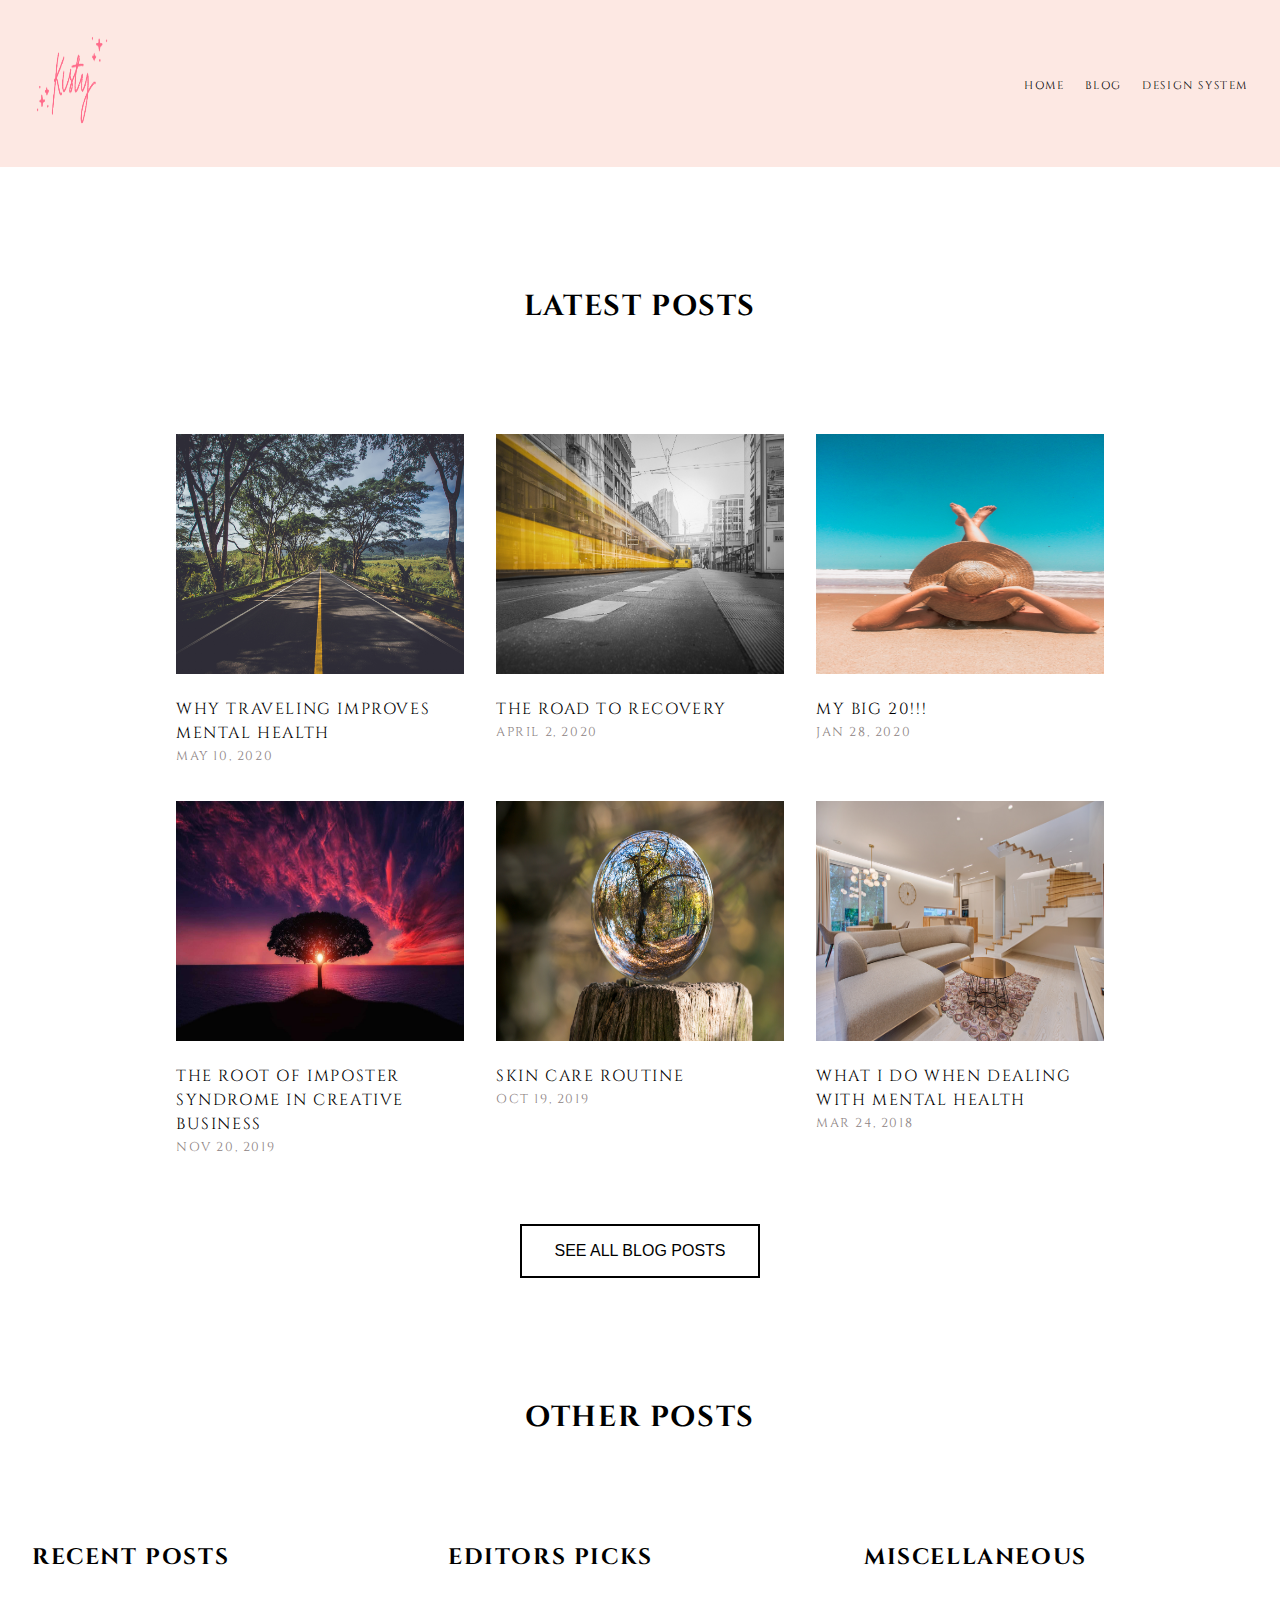
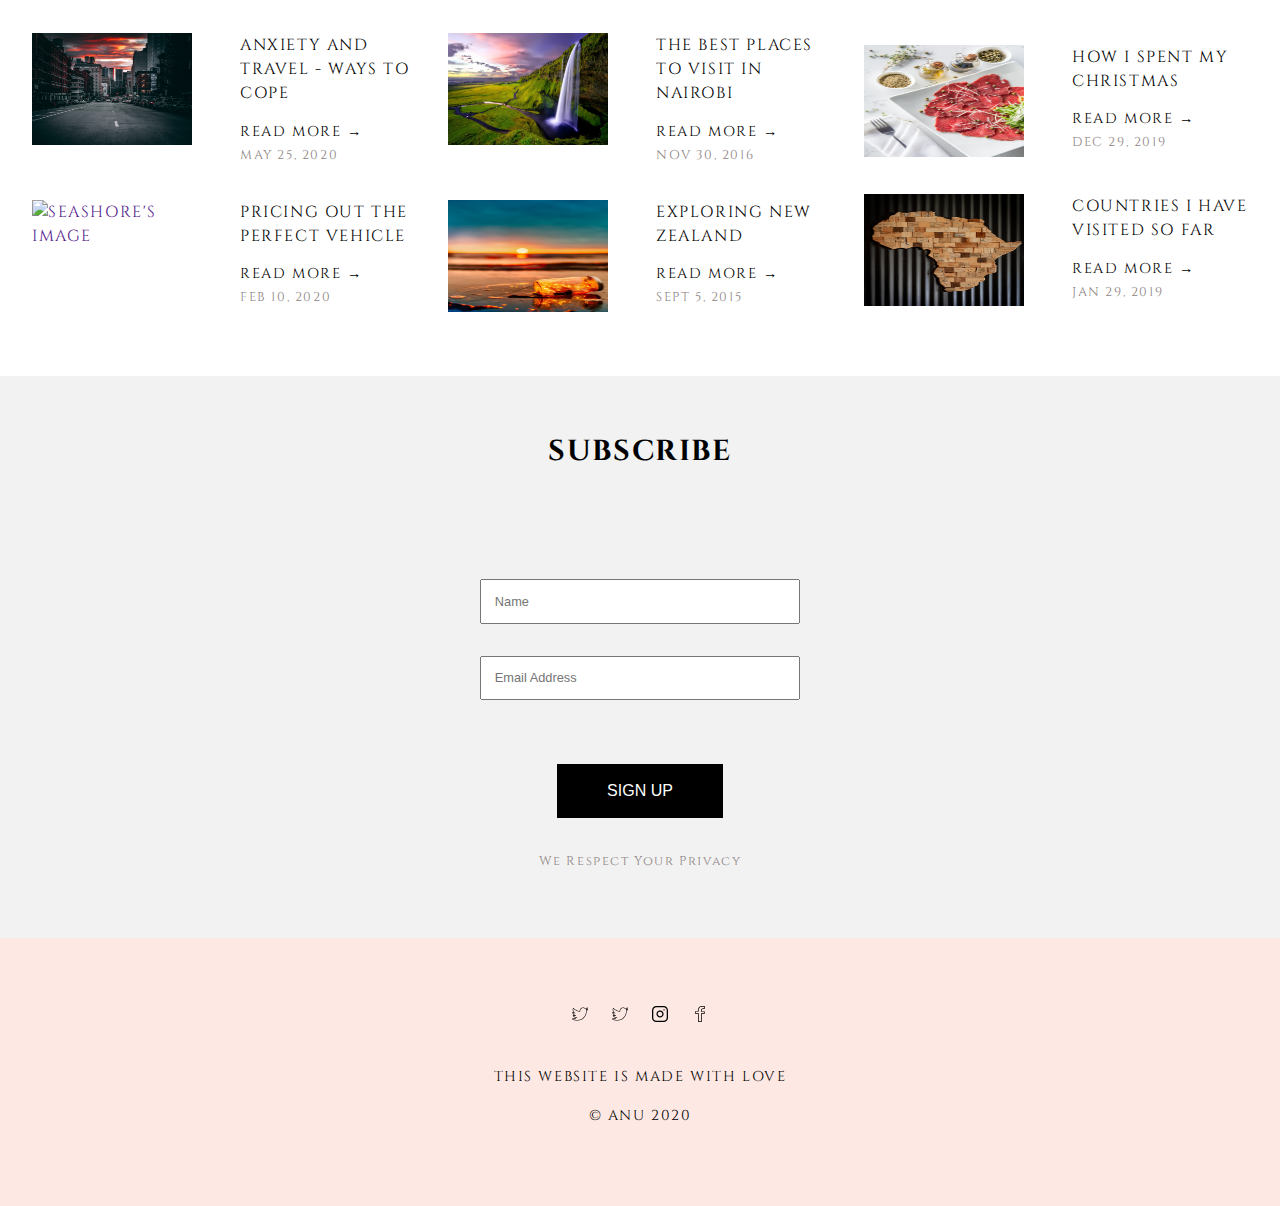
==== Blog-Homepage/index.html @ 2e7e9fb6 "homepage" ====
<!DOCTYPE html>
<html lang="en">
<head>
    <meta charset="UTF-8">
    <meta name="viewport" content="width=device-width, initial-scale=1.0">
    <title>Blog | Anu</title>
    <link rel="stylesheet" href="home.css">
</head>
<body>

    <!-- Container for the blog page -->
    <div class="main-container">

        <!-- Header -->
        <header class="header">

            <!-- Blog logo -->
            <a href="" id="blog-logo">
                <img src="../images/Kisty.png" alt="blog's logo">
            </a>

            <!-- Navbar -->
            <nav>
                <a href="">Home</a>
                <a href="">Blog</a>
                <a href="">Design System</a>
            </nav>
        </header>

        <!-- Latest Posts -->
        <article class="latest-posts">
            <h2>Latest Posts</h2>
            <div class="latest-posts-grid">
                <a href="">
                    <img src="../images/asphalt-environment-grass-highway-239520.jpg" alt="road's image">
                    <h3>Why traveling improves mental health</h3>
                    <p>May 10, 2020</p>
                </a>
                <a href="">
                    <img src="../images/architecture-asphalt-blur-cables-417023.jpg" alt="road's image">
                    <h3>The road to recovery</h3>
                    <p>April 2, 2020</p>
                </a>
                <a href="">
                    <img src="../images/person-laying-on-sand-1770310.jpg" alt="lady's picture">
                    <h3>My big 20!!!</h3>
                    <p>Jan 28, 2020</p>
                </a>
                <a href="">
                    <img src="../images/flight-landscape-nature-sky-36717.jpg" alt="gadget's image">
                    <h3>The root of imposter syndrome in creative business</h3>
                    <p>Nov 20, 2019</p>
                </a>
                <a href="">
                    <img src="../images/ball-ball-shaped-blur-color-235615.jpg" alt="blur ball image">
                    <h3>Skin care routine</h3>
                    <p>Oct 19, 2019</p>
                </a>
                <a href="">
                    <img src="../images/interior-design-of-a-house-1571460.jpg" alt="house's image">
                    <h3>What i do when dealing with mental health</h3>
                    <p>Mar 24, 2018</p>
                </a>
            </div>
            <div>
                <button>SEE ALL BLOG POSTS</button>
            </div>
            
        </article>

        <!-- Other Posts -->
        <section class="other-posts">
            <h2>Other Posts</h2>
            <div class="other-posts-grid">
                
                <div class="recent-posts">
                    <h3>Recent posts</h3>
                    <div class="recent-posts-grid">
                        <a href="">
                            <img src="../images/photography-of-roadway-during-dusk-1034662.jpg" alt="roadway's picture">
                            <div class="recent-post-card">
                                <h3>Anxiety and travel - ways to cope</h3>
                                <h4>Read More →</h4>
                                <p>May 25, 2020</p>
                            </div>
                        </a>
                        <a href="">
                            <img src="../images/aerial-photography-of-seashore-1680140.jpg" alt="seashore's image">
                            <div class="recent-post-card">
                                <h3>Pricing out the perfect vehicle</h3>
                                <h4>Read More →</h4>
                                <p>Feb 10, 2020</p>
                            </div>
                        </a>
                    </div>
                </div>
                <div class="editors-picks">
                    <h3>Editors picks</h3>
                    <div class="editors-picks-grid">
                        <a href="">
                            <img src="../images/time-lapse-photography-of-waterfalls-during-sunset-210186.jpg" alt="waterfall's image">
                            <div class="editors-picks-card">
                                <h3>The best places to visit in Nairobi</h3>
                                <h4>Read More →</h4>
                                <p>Nov 30, 2016</p>
                            </div>
                        </a>
                        <a href="">
                            <img src="../images/beach-blur-clouds-dawn-462030.jpg" alt="beach's image">
                            <div class="editors-picks-card">
                                <h3>Exploring new zealand</h3>
                                <h4>Read More →</h4>
                                <p>Sept 5, 2015</p>
                            </div>
                        </a>
                    </div>
                </div>
                <div class="miscellaneous">
                    <h3>miscellaneous</h3>
                    <div class="miscellaneous-grid">
                        <a href="">
                            <img src="../images/food-food-photography-meal-meat-769290.jpg" alt="food's image">
                            <div class="miscellaneous-card">
                                <h3>How i spent my christmas</h3>
                                <h4>Read More →</h4>
                                <p>Dec 29, 2019</p>
                            </div>
                        </a>
                        <a href="">
                            <img src="../images/brown-map-on-map-2660262.jpg" alt="map's image">
                            <div class="miscellaneous-card">
                                <h3>Countries i have visited so far</h3>
                                <h4>Read More →</h4>
                                <p>Jan 29, 2019</p>
                            </div>
                        </a>
                    </div>
                </div>
            </div>
        </section>

        <!-- Subscribe -->
        <div class="subscribe-section">
            <h2>Subscribe</h2>
            <form action="">
                <input type="text" placeholder="Name">
                <input type="email" name="" id="" placeholder="Email Address">
            </form>
            <button>SIGN UP</button>
            <p style="text-transform: capitalize;">We respect your privacy</p>
        </div>

        <!-- Footer -->
        <footer>
            <div class="social-media-links">
                <a href="https://twitter.com/dev__girl"><img src="../images/twitter.svg" alt="twitter's logo"></a>
                <a href="https://linkedin.com/in/anuoluwapo-olurombi-633478173"><img src="../images/twitter.svg" alt="linkedin's logo"></a>
                <a href="https://instagram.com/your_fav_engr"><img src="../images/instagram.svg" alt="instagram's logo"></a>
                <a href=""><img src="../images/facebook-logo-outline.svg" alt="facebook's log"></a>
            </div>
            <h4>This website is made with love</h4>
            <h4>&copy; Anu 2020</h4>
        </footer>
    </div>
</body>
</html>
---- Blog-Homepage/home.css ----
@import url('https://fonts.googleapis.com/css2?family=Cinzel&display=swap');

* {
    margin: 0;
    padding: 0;
}

.main-container {
    display: grid;
    grid-template-areas: 
    "hd"
    "art"
    "sec"
    "subs"
    "ft"
    ;
    text-transform: uppercase;
    font-family: 'Trebuchet MS', 'Lucida Sans Unicode', 'Lucida Grande', 'Lucida Sans', Arial, sans-serif;
    line-height: 1.5em;
    letter-spacing: 0.1em;
    font-family: 'Cinzel', serif
}

img {
    width: 15em;
    height: 15em;
}

a {
    text-decoration: none;
    cursor: pointer;
}

h2  {
    text-align: center;
    margin-bottom: 4em;
    font-size: 1.8em;
}

p {
    color: rgb(141, 131, 131);
    font-weight: 100;
    font-size: 0.8em; 
}

button {
    font-size: 1em;
}

/* Header */
.header {
    grid-area: hd;
    display: flex;
    justify-content: space-between;
    background-color: #fde8e3;;
    align-items: center;
    padding: 2em 2em;
}

#blog-logo img {
    width: 5em;
    height: 6em;
}

nav {
    display: flex;
    justify-content: space-between;
    width:20em;
    font-size: 0.7em;
}

nav a {
    color: #000;
}

nav a:hover {
    color:#d63114
    /* transition-delay: 1ms;
    tra */
}
nav a::before{
    content:'';
    display:block;
    background: #000;
    height :4px;
    width:0%;
    top:0px;
    transition:all 1s ease-in-out 3ms;
}
nav a:hover::before{
    width:100%;
}


/* Latest Posts */
.latest-posts {
    grid-area: art;
    padding: 4em 2em 0em 2em;
    margin-top: 4em;
}

.latest-posts-grid {
    display: grid;
    grid-template-columns: 15em;
    justify-content: space-around;
    grid-gap: 2em;
}

.latest-posts div:last-child {
    text-align: center;
}

.latest-posts h3 {
    color: black;
    margin-top: 1em;
    font-weight: 100;
    font-size: 1em;
}

.latest-posts button {
    background-color: white;
    color: black;
    border: 2px solid black;
    padding:1em 2em;
    margin-top: 4em;
}

.latest-posts button:hover {
    background-color: black;
    color: white;
    transition:all 1s ease-in-out 3ms;
    cursor: pointer;
}

/* Other Posts */
.other-posts {
    grid-area: sec;
    padding: 4em 2em 0em 2em;
    margin-top: 4em;
}

.other-posts h4 {
    color: black;
    margin-top: 1em;
    font-weight: 100;
    font-size: 1em;
}

.other-posts h3 {
    font-size: 1.4em;
}
.other-posts h4 {
    font-size: 0.9em;
}

.other-posts-grid {
    display: grid;
    grid-gap: 2em;
    justify-content: space-around;
    grid-template-columns: 15em;
}

.recent-posts {
    display: grid;
    grid-gap: 4em;
}

.recent-posts-grid {
    display: grid;
    grid-gap: 2em;
}

.recent-posts-grid h3 {
    color: black;
    margin-top: 1em;
    font-weight: 100;
    font-size: 1em;
}
.editors-picks {
    display: grid;
    grid-gap: 4em;
    margin-top: 4em;
}

.editors-picks-grid {
    display: grid;
    grid-gap: 2em;
}

.editors-picks-grid h3 {
    color: black;
    margin-top: 1em;
    font-weight: 100;
    font-size: 1em;
}

.miscellaneous {
    display: grid;
    grid-gap: 4em;
    margin-top: 4em;
}

.miscellaneous-grid {
    display: grid;
    grid-gap: 2em;
}

.miscellaneous-grid h3 {
    color: black;
    margin-top: 1em;
    font-weight: 100;
    font-size: 1em;
}


/* Subscribe */
.subscribe-section {
    grid-area: subs;
    background: rgba(0,0,0,.05);
    padding: 4em 0em 4em 0em;
    margin-top: 4em;
    text-align: center;
}

form {
    justify-content: space-around;
    display: grid;
    grid-template-columns: 20em;
    grid-gap: 2em;
}

form input {
    padding:1em 1em;
    font-size: 0.8em;
}

.subscribe-section button {
    margin: 2em 0em;
    background-color: black;
    color: white;
    border: 2px solid black;
    padding:1em 3em;
    margin-top: 4em;
}

.subscribe-section button:hover {
background-color: white;
color: black;
transition:all 1s ease-in-out 3ms;
cursor: pointer;
}

/* Footer */
footer {
    grid-area: ft;
    background-color: #fde8e3;
    padding: 4em 0em;
    text-align: center;
}

.social-media-links {
    display: grid;
    justify-content: center;
    grid-template-columns: repeat(4, 1em);
    grid-gap: 1.5em;
    margin-bottom: 2em;
}

.social-media-links img {
    width: 1em;
    height: 1.5em;
}

footer h4 {
    margin-bottom: 1em;
    font-weight: 100;
    font-size: 0.9em;
}

/* Media Queries for tablets */
@media (min-width: 641px) and (max-width: 1000px) {
    .latest-posts-grid {
        grid-template-columns: 1fr 1fr;
        justify-content: space-between;
    }

    .other-posts-grid {
        /* display: grid;
        grid-gap: 2em;
        justify-content: space-around; */
        grid-template-columns: 1fr 1fr;
    }

    .recent-posts-grid a,
    .editors-picks-grid a,
    .miscellaneous-grid a {
        display: grid;
        grid-template-columns: 10em auto;
        grid-gap: 3em;
        align-items: start;
    }
    .recent-posts-grid a img,
    .editors-picks-grid a img,
    .miscellaneous-grid a img {
        width: 10em;
        height: 7em;
    }
    
    .editors-picks, .miscellaneous {
        margin-top: 0em;
    }

    .recent-posts-grid h3,
    .editors-picks-grid h3,
    .miscellaneous-grid h3 {
        margin-top: 0em;
    }
}

/*  */
@media (min-width: 1001px) {
    img{
        width: 18em;
    }

    .latest-posts-grid {
        grid-template-columns: repeat(3 ,18em);
        justify-content: center;
        grid-gap: 2em;
    }

    .other-posts-grid {
        /* display: grid;
        grid-gap: 2em;
        justify-content: space-around; */
        grid-template-columns: 1fr 1fr 1fr;
    }

    .recent-posts-grid a,
    .editors-picks-grid a,
    .miscellaneous-grid a {
        display: grid;
        grid-template-columns: 10em auto;
        grid-gap: 3em;
        align-items: start;
    }
    .recent-posts-grid a img,
    .editors-picks-grid a img,
    .miscellaneous-grid a img {
        width: 10em;
        height: 7em;
    }
    
    .editors-picks, .miscellaneous {
        margin-top: 0em;
    }

    .recent-posts-grid h3,
    .editors-picks-grid h3,
    .miscellaneous-grid h3 {
        margin-top: 0em;
    }
}
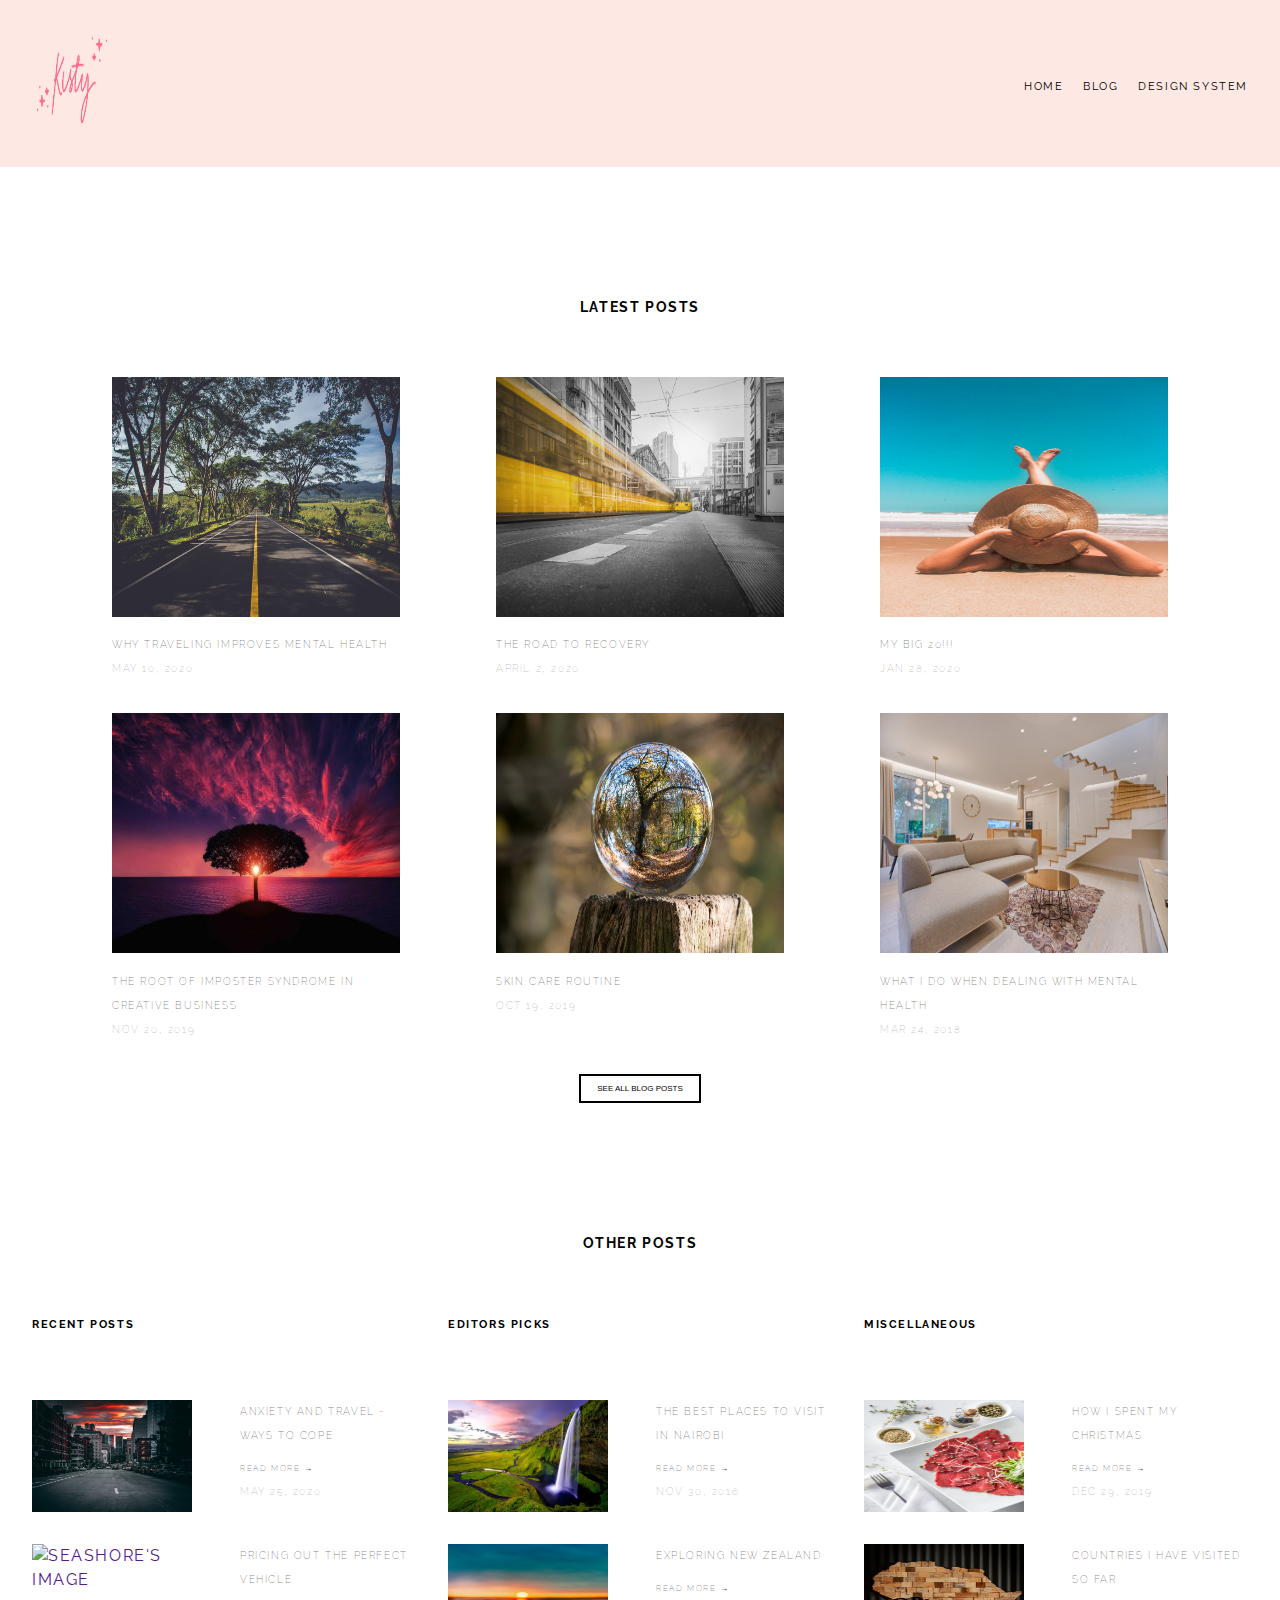
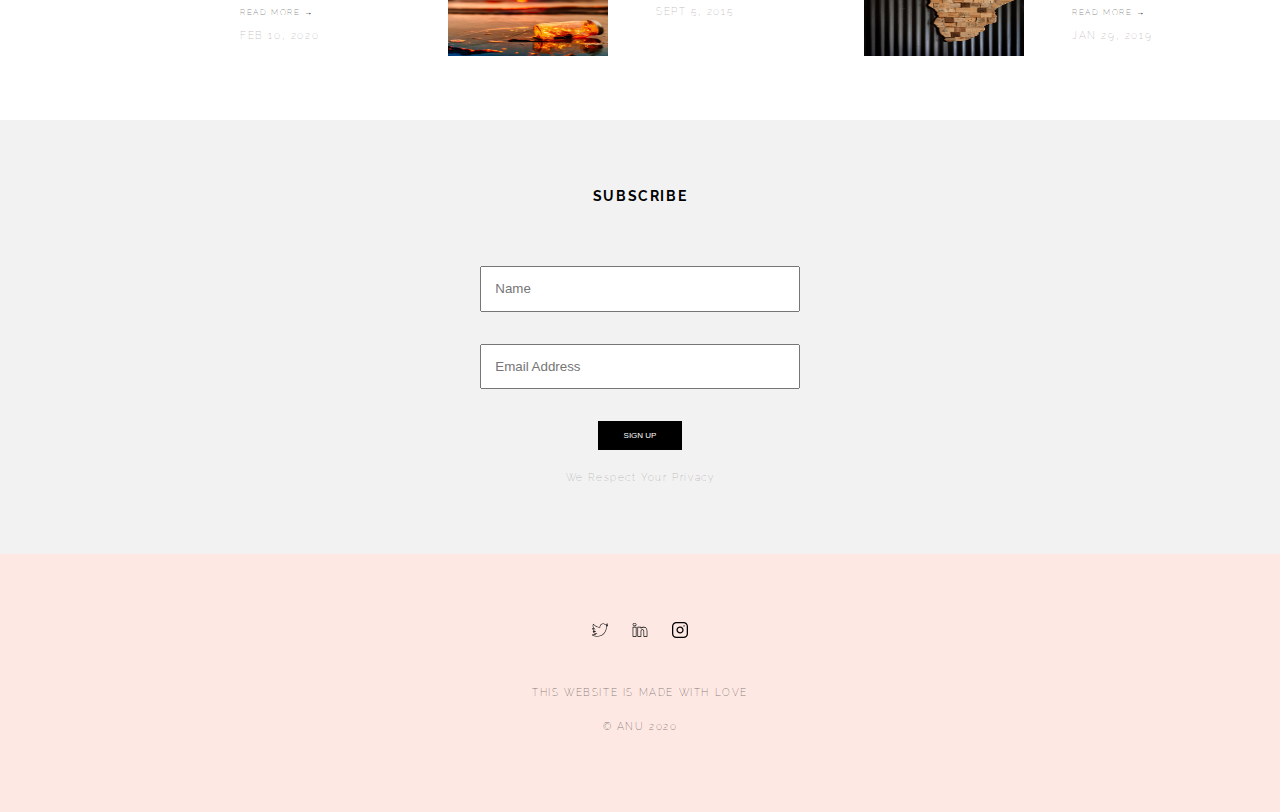
==== commit 8f34fd90: "a blog page" ====
--- a/Blog-Homepage/index.html
+++ b/Blog-Homepage/index.html
@@ -3,12 +3,12 @@
 <head>
     <meta charset="UTF-8">
     <meta name="viewport" content="width=device-width, initial-scale=1.0">
-    <title>Blog | Anu</title>
-    <link rel="stylesheet" href="home.css">
+    <title>Home | Anu</title>
+    <link rel="stylesheet" href="../Blog-Homepage/home.css">
 </head>
 <body>
 
-    <!-- Container for the blog page -->
+    <!-- Container for the home page -->
     <div class="main-container">
 
         <!-- Header -->
@@ -21,8 +21,8 @@
 
             <!-- Navbar -->
             <nav>
-                <a href="">Home</a>
-                <a href="">Blog</a>
+                <a href="../Blog-Homepage/index.html">Home</a>
+                <a href="../Blog-Post/blog.html">Blog</a>
                 <a href="">Design System</a>
             </nav>
         </header>
@@ -31,32 +31,32 @@
         <article class="latest-posts">
             <h2>Latest Posts</h2>
             <div class="latest-posts-grid">
-                <a href="">
+                <a href="../Blog-Post/blog.html">
                     <img src="../images/asphalt-environment-grass-highway-239520.jpg" alt="road's image">
                     <h3>Why traveling improves mental health</h3>
                     <p>May 10, 2020</p>
                 </a>
-                <a href="">
+                <a href="../Blog-Post/blog.html">
                     <img src="../images/architecture-asphalt-blur-cables-417023.jpg" alt="road's image">
                     <h3>The road to recovery</h3>
                     <p>April 2, 2020</p>
                 </a>
-                <a href="">
+                <a href="../Blog-Post/blog.html">
                     <img src="../images/person-laying-on-sand-1770310.jpg" alt="lady's picture">
                     <h3>My big 20!!!</h3>
                     <p>Jan 28, 2020</p>
                 </a>
-                <a href="">
-                    <img src="../images/flight-landscape-nature-sky-36717.jpg" alt="gadget's image">
+                <a href="../Blog-Post/blog.html">
+                    <img src="../images/flight-landscape-nature-sky-36717.jpg" alt="sky's image">
                     <h3>The root of imposter syndrome in creative business</h3>
                     <p>Nov 20, 2019</p>
                 </a>
-                <a href="">
+                <a href="../Blog-Post/blog.html">
                     <img src="../images/ball-ball-shaped-blur-color-235615.jpg" alt="blur ball image">
                     <h3>Skin care routine</h3>
                     <p>Oct 19, 2019</p>
                 </a>
-                <a href="">
+                <a href="../Blog-Post/blog.html">
                     <img src="../images/interior-design-of-a-house-1571460.jpg" alt="house's image">
                     <h3>What i do when dealing with mental health</h3>
                     <p>Mar 24, 2018</p>
@@ -143,8 +143,8 @@
         <div class="subscribe-section">
             <h2>Subscribe</h2>
             <form action="">
-                <input type="text" placeholder="Name">
-                <input type="email" name="" id="" placeholder="Email Address">
+                <input type="text" placeholder="Name" required>
+                <input type="email" placeholder="Email Address" required>
             </form>
             <button>SIGN UP</button>
             <p style="text-transform: capitalize;">We respect your privacy</p>
@@ -154,13 +154,13 @@
         <footer>
             <div class="social-media-links">
                 <a href="https://twitter.com/dev__girl"><img src="../images/twitter.svg" alt="twitter's logo"></a>
-                <a href="https://linkedin.com/in/anuoluwapo-olurombi-633478173"><img src="../images/twitter.svg" alt="linkedin's logo"></a>
+                <a href="https://linkedin.com/in/anuoluwapo-olurombi-633478173"><img src="../images/linkedin.svg" alt="linkedin's logo"></a>
                 <a href="https://instagram.com/your_fav_engr"><img src="../images/instagram.svg" alt="instagram's logo"></a>
-                <a href=""><img src="../images/facebook-logo-outline.svg" alt="facebook's log"></a>
             </div>
             <h4>This website is made with love</h4>
             <h4>&copy; Anu 2020</h4>
         </footer>
+        
     </div>
 </body>
-</html>+</html>
--- a/Blog-Homepage/home.css
+++ b/Blog-Homepage/home.css
@@ -1,4 +1,4 @@
-@import url('https://fonts.googleapis.com/css2?family=Cinzel&display=swap');
+@import url('https://fonts.googleapis.com/css2?family=Raleway&display=swap');
 
 * {
     margin: 0;
@@ -12,17 +12,15 @@
     "art"
     "sec"
     "subs"
-    "ft"
-    ;
+    "ft";
     text-transform: uppercase;
-    font-family: 'Trebuchet MS', 'Lucida Sans Unicode', 'Lucida Grande', 'Lucida Sans', Arial, sans-serif;
     line-height: 1.5em;
     letter-spacing: 0.1em;
-    font-family: 'Cinzel', serif
+    font-family: 'Raleway', sans-serif;
 }
 
 img {
-    width: 15em;
+    width: 18em;
     height: 15em;
 }
 
@@ -34,17 +32,17 @@
 h2  {
     text-align: center;
     margin-bottom: 4em;
-    font-size: 1.8em;
+    font-size: 0.9em;
 }
 
 p {
-    color: rgb(141, 131, 131);
-    font-weight: 100;
-    font-size: 0.8em; 
+    color: #8d8383;
+    font-weight: 100;
+    font-size: 0.6em; 
 }
 
 button {
-    font-size: 1em;
+    font-size: 0.5em;
 }
 
 /* Header */
@@ -52,7 +50,7 @@
     grid-area: hd;
     display: flex;
     justify-content: space-between;
-    background-color: #fde8e3;;
+    background-color: #fde8e3;
     align-items: center;
     padding: 2em 2em;
 }
@@ -65,7 +63,7 @@
 nav {
     display: flex;
     justify-content: space-between;
-    width:20em;
+    width: 20em;
     font-size: 0.7em;
 }
 
@@ -74,34 +72,32 @@
 }
 
 nav a:hover {
-    color:#d63114
-    /* transition-delay: 1ms;
-    tra */
-}
-nav a::before{
-    content:'';
-    display:block;
+    color: #d63114;
+}
+
+nav a::before {
+    content: '';
+    display: block;
     background: #000;
-    height :4px;
-    width:0%;
-    top:0px;
-    transition:all 1s ease-in-out 3ms;
-}
-nav a:hover::before{
-    width:100%;
-}
-
+    height: 4px;
+    width: 0;
+    top: 0;
+    transition: all 1s ease-in-out 3ms;
+}
+nav a:hover::before {
+    width: 100%;
+}
 
 /* Latest Posts */
 .latest-posts {
     grid-area: art;
-    padding: 4em 2em 0em 2em;
+    padding: 4em 2em 0 2em;
     margin-top: 4em;
 }
 
 .latest-posts-grid {
     display: grid;
-    grid-template-columns: 15em;
+    grid-template-columns: 18em;
     justify-content: space-around;
     grid-gap: 2em;
 }
@@ -111,53 +107,61 @@
 }
 
 .latest-posts h3 {
-    color: black;
-    margin-top: 1em;
-    font-weight: 100;
-    font-size: 1em;
+    color: #000;
+    margin-top: 1em;
+    font-weight: 100;
+    font-size: 0.6em;
 }
 
 .latest-posts button {
-    background-color: white;
-    color: black;
-    border: 2px solid black;
-    padding:1em 2em;
+    background-color: #fff;
+    color: #000;
+    border: 2px solid #000;
+    padding: 1em 2em;
     margin-top: 4em;
 }
 
 .latest-posts button:hover {
-    background-color: black;
-    color: white;
-    transition:all 1s ease-in-out 3ms;
+    background-color: #000;
+    color: #fff;
+    transition: all 1s ease-in-out 3ms;
     cursor: pointer;
+}
+
+.latest-posts-grid a:hover {
+    text-decoration: underline;
 }
 
 /* Other Posts */
 .other-posts {
     grid-area: sec;
-    padding: 4em 2em 0em 2em;
+    padding: 4em 2em 0 2em;
     margin-top: 4em;
 }
 
 .other-posts h4 {
-    color: black;
+    color: #000;
     margin-top: 1em;
     font-weight: 100;
     font-size: 1em;
 }
 
 .other-posts h3 {
-    font-size: 1.4em;
+    font-size: 0.7em;
 }
 .other-posts h4 {
-    font-size: 0.9em;
+    font-size: 0.5em;
 }
 
 .other-posts-grid {
     display: grid;
     grid-gap: 2em;
     justify-content: space-around;
-    grid-template-columns: 15em;
+    grid-template-columns: 18em;
+}
+
+.other-posts-grid a:hover {
+    text-decoration: underline;
 }
 
 .recent-posts {
@@ -171,11 +175,12 @@
 }
 
 .recent-posts-grid h3 {
-    color: black;
-    margin-top: 1em;
-    font-weight: 100;
-    font-size: 1em;
-}
+    color: #000;
+    margin-top: 1em;
+    font-weight: 100;
+    font-size: 0.6em;
+}
+
 .editors-picks {
     display: grid;
     grid-gap: 4em;
@@ -188,10 +193,10 @@
 }
 
 .editors-picks-grid h3 {
-    color: black;
-    margin-top: 1em;
-    font-weight: 100;
-    font-size: 1em;
+    color: #000;
+    margin-top: 1em;
+    font-weight: 100;
+    font-size: 0.6em;
 }
 
 .miscellaneous {
@@ -206,18 +211,17 @@
 }
 
 .miscellaneous-grid h3 {
-    color: black;
-    margin-top: 1em;
-    font-weight: 100;
-    font-size: 1em;
-}
-
+    color: #000;
+    margin-top: 1em;
+    font-weight: 100;
+    font-size: 0.6em;
+}
 
 /* Subscribe */
 .subscribe-section {
     grid-area: subs;
-    background: rgba(0,0,0,.05);
-    padding: 4em 0em 4em 0em;
+    background: #0000000d;
+    padding: 4em 0;
     margin-top: 4em;
     text-align: center;
 }
@@ -230,38 +234,37 @@
 }
 
 form input {
-    padding:1em 1em;
-    font-size: 0.8em;
+    padding: 1em 1em;
 }
 
 .subscribe-section button {
-    margin: 2em 0em;
-    background-color: black;
-    color: white;
-    border: 2px solid black;
-    padding:1em 3em;
+    margin: 2em 0;
+    background-color: #000;
+    color: #fff;
+    border: 2px solid #000;
+    padding: 1em 3em;
     margin-top: 4em;
 }
 
 .subscribe-section button:hover {
-background-color: white;
-color: black;
-transition:all 1s ease-in-out 3ms;
-cursor: pointer;
+    background-color: #fff;
+    color: #000;
+    transition: all 1s ease-in-out 3ms;
+    cursor: pointer;
 }
 
 /* Footer */
 footer {
     grid-area: ft;
     background-color: #fde8e3;
-    padding: 4em 0em;
+    padding: 4em 0;
     text-align: center;
 }
 
 .social-media-links {
     display: grid;
     justify-content: center;
-    grid-template-columns: repeat(4, 1em);
+    grid-template-columns: repeat(3, 1em);
     grid-gap: 1.5em;
     margin-bottom: 2em;
 }
@@ -274,21 +277,71 @@
 footer h4 {
     margin-bottom: 1em;
     font-weight: 100;
-    font-size: 0.9em;
-}
-
-/* Media Queries for tablets */
-@media (min-width: 641px) and (max-width: 1000px) {
+    font-size: 0.6em;
+}
+
+/* Media Queries for medium screens */
+@media (min-width: 501px) and (max-width: 845px) {
     .latest-posts-grid {
         grid-template-columns: 1fr 1fr;
         justify-content: space-between;
     }
 
     .other-posts-grid {
-        /* display: grid;
-        grid-gap: 2em;
-        justify-content: space-around; */
         grid-template-columns: 1fr 1fr;
+    }
+
+    img{
+        width: 18em;
+    }
+
+    .latest-posts-grid {
+        grid-template-columns: repeat(2, 18em);
+        justify-content: space-between;
+    }
+
+    .recent-posts-grid a,
+    .editors-picks-grid a,
+    .miscellaneous-grid a {
+        display: grid;
+        grid-template-columns: 8em auto;
+        grid-gap: 1.5em;
+        align-items: start;
+    }
+
+    .recent-posts-grid a img,
+    .editors-picks-grid a img,
+    .miscellaneous-grid a img {
+        width: 8em;
+        height: 7em;
+    }
+    
+    .editors-picks, 
+    .miscellaneous {
+        margin-top: 0;
+    }
+
+    .recent-posts-grid h3,
+    .editors-picks-grid h3,
+    .miscellaneous-grid h3 {
+        margin-top: 0;
+    }
+}
+
+/*  Media Queries for medium screens */
+@media (min-width: 846px) {
+    img{
+        width: 18em;
+    }
+
+    .latest-posts-grid {
+        grid-template-columns: repeat(3, 18em);
+        justify-content: space-between;
+        padding: 0 5em
+    }
+
+    .other-posts-grid {
+        grid-template-columns: 1fr 1fr 1fr;
     }
 
     .recent-posts-grid a,
@@ -299,6 +352,7 @@
         grid-gap: 3em;
         align-items: start;
     }
+
     .recent-posts-grid a img,
     .editors-picks-grid a img,
     .miscellaneous-grid a img {
@@ -306,58 +360,14 @@
         height: 7em;
     }
     
-    .editors-picks, .miscellaneous {
-        margin-top: 0em;
+    .editors-picks, 
+    .miscellaneous {
+        margin-top: 0;
     }
 
     .recent-posts-grid h3,
     .editors-picks-grid h3,
     .miscellaneous-grid h3 {
-        margin-top: 0em;
-    }
-}
-
-/*  */
-@media (min-width: 1001px) {
-    img{
-        width: 18em;
-    }
-
-    .latest-posts-grid {
-        grid-template-columns: repeat(3 ,18em);
-        justify-content: center;
-        grid-gap: 2em;
-    }
-
-    .other-posts-grid {
-        /* display: grid;
-        grid-gap: 2em;
-        justify-content: space-around; */
-        grid-template-columns: 1fr 1fr 1fr;
-    }
-
-    .recent-posts-grid a,
-    .editors-picks-grid a,
-    .miscellaneous-grid a {
-        display: grid;
-        grid-template-columns: 10em auto;
-        grid-gap: 3em;
-        align-items: start;
-    }
-    .recent-posts-grid a img,
-    .editors-picks-grid a img,
-    .miscellaneous-grid a img {
-        width: 10em;
-        height: 7em;
-    }
-    
-    .editors-picks, .miscellaneous {
-        margin-top: 0em;
-    }
-
-    .recent-posts-grid h3,
-    .editors-picks-grid h3,
-    .miscellaneous-grid h3 {
-        margin-top: 0em;
+        margin-top: 0;
     }
 }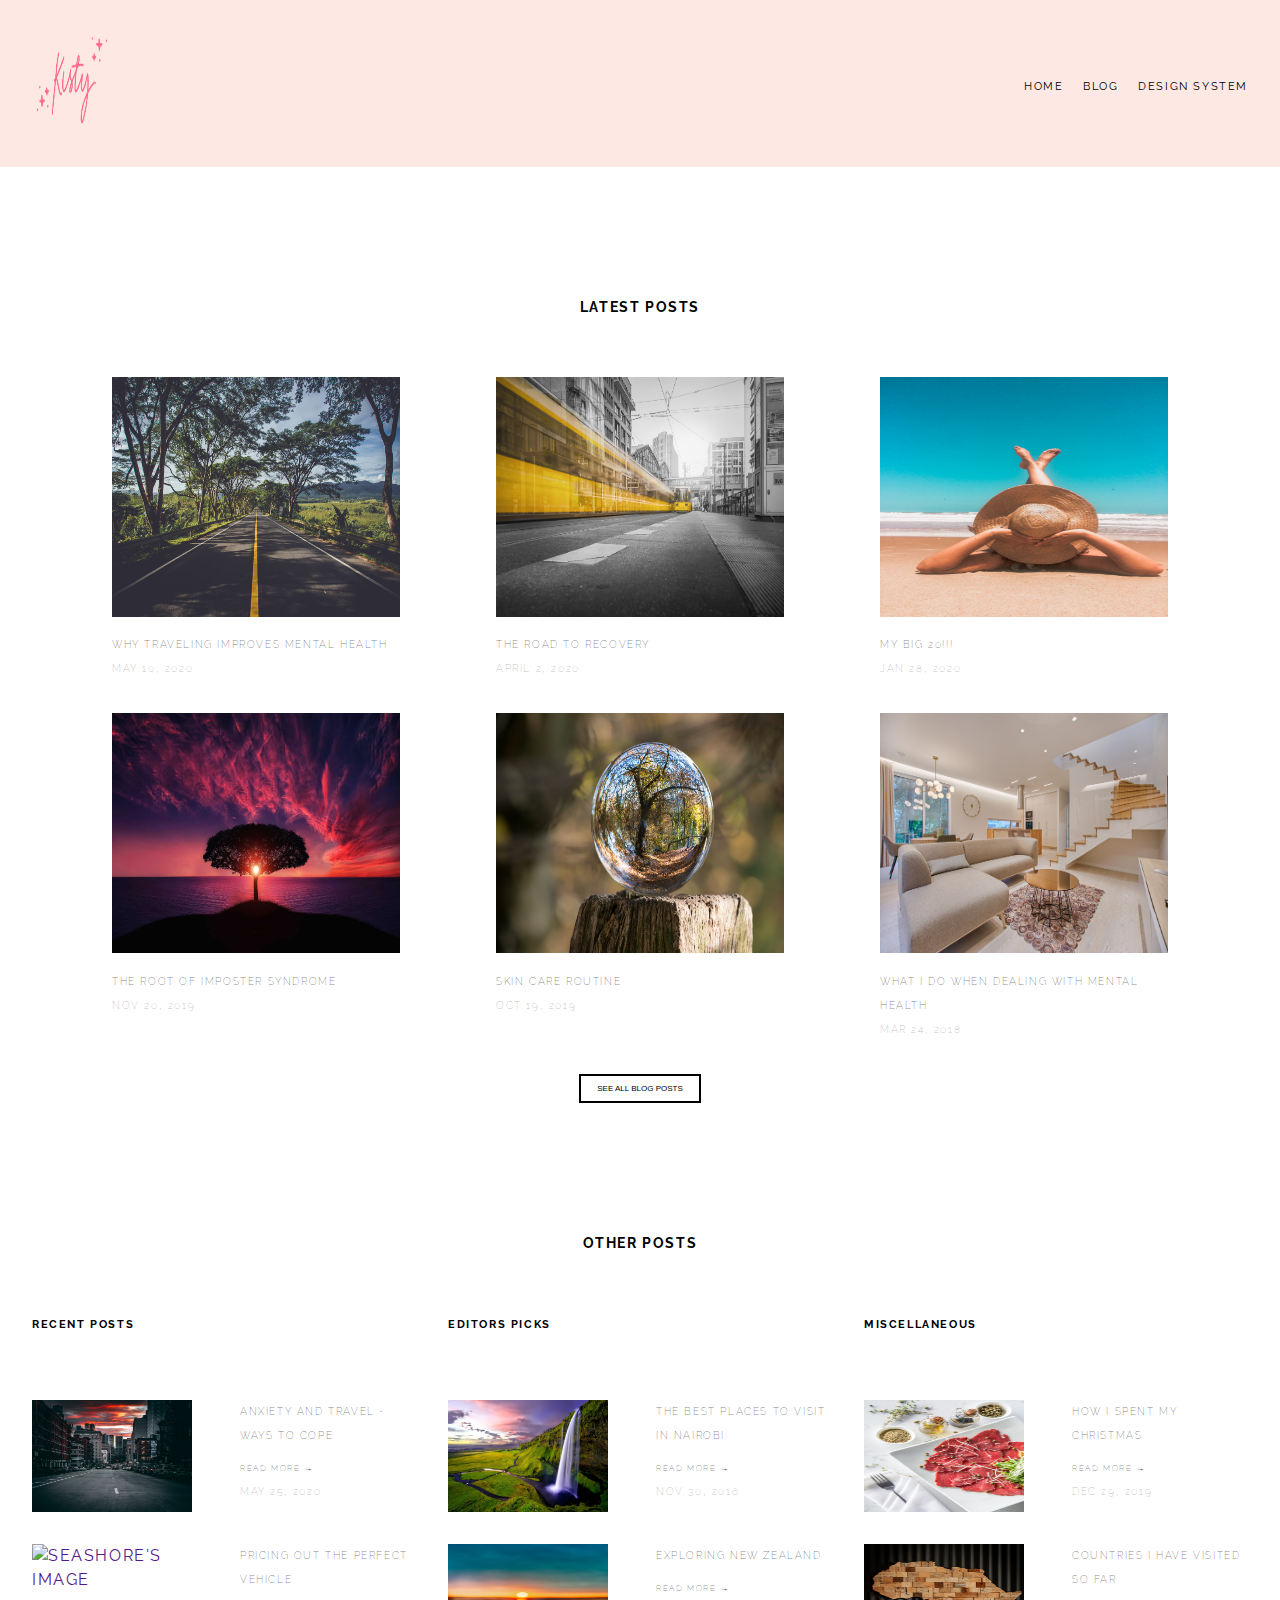
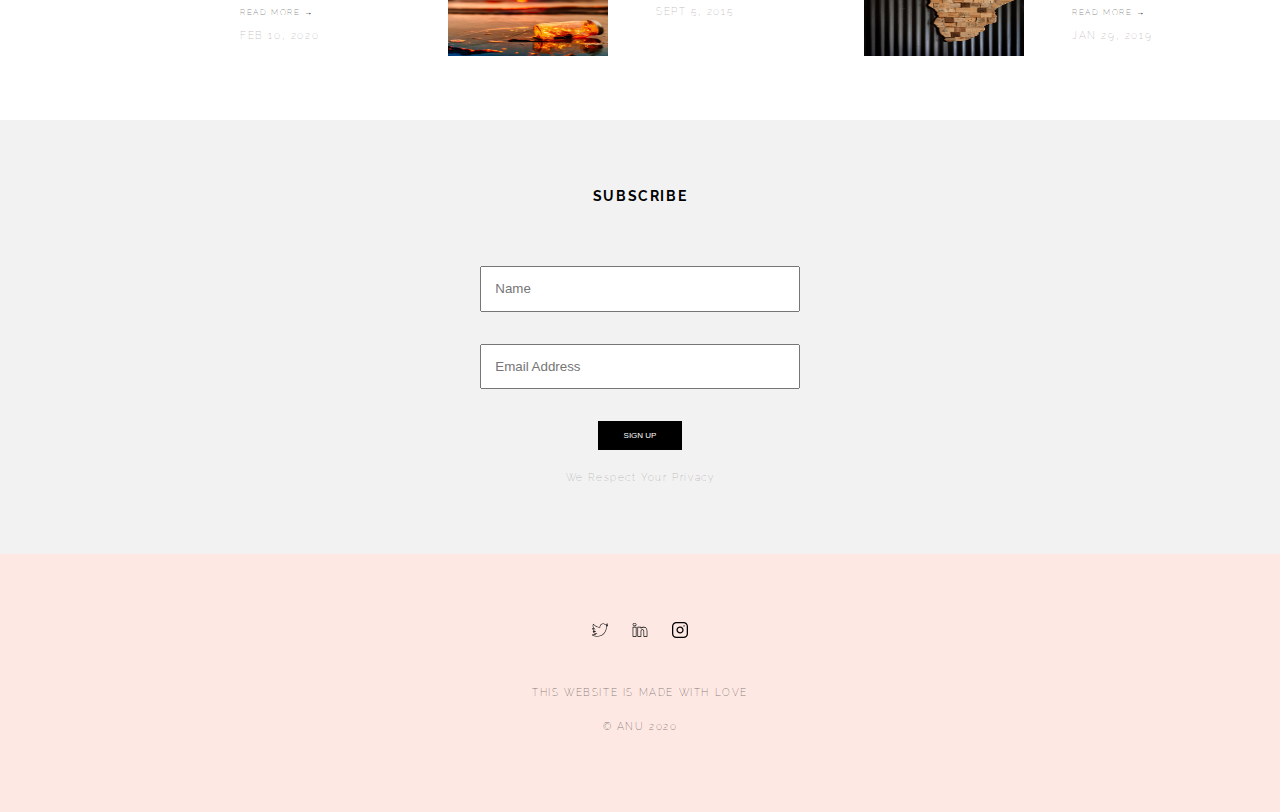
==== commit 2871fd55: "changes to the heading" ====
--- a/Blog-Homepage/index.html
+++ b/Blog-Homepage/index.html
@@ -48,7 +48,7 @@
                 </a>
                 <a href="../Blog-Post/blog.html">
                     <img src="../images/flight-landscape-nature-sky-36717.jpg" alt="sky's image">
-                    <h3>The root of imposter syndrome in creative business</h3>
+                    <h3>The root of imposter syndrome</h3>
                     <p>Nov 20, 2019</p>
                 </a>
                 <a href="../Blog-Post/blog.html">
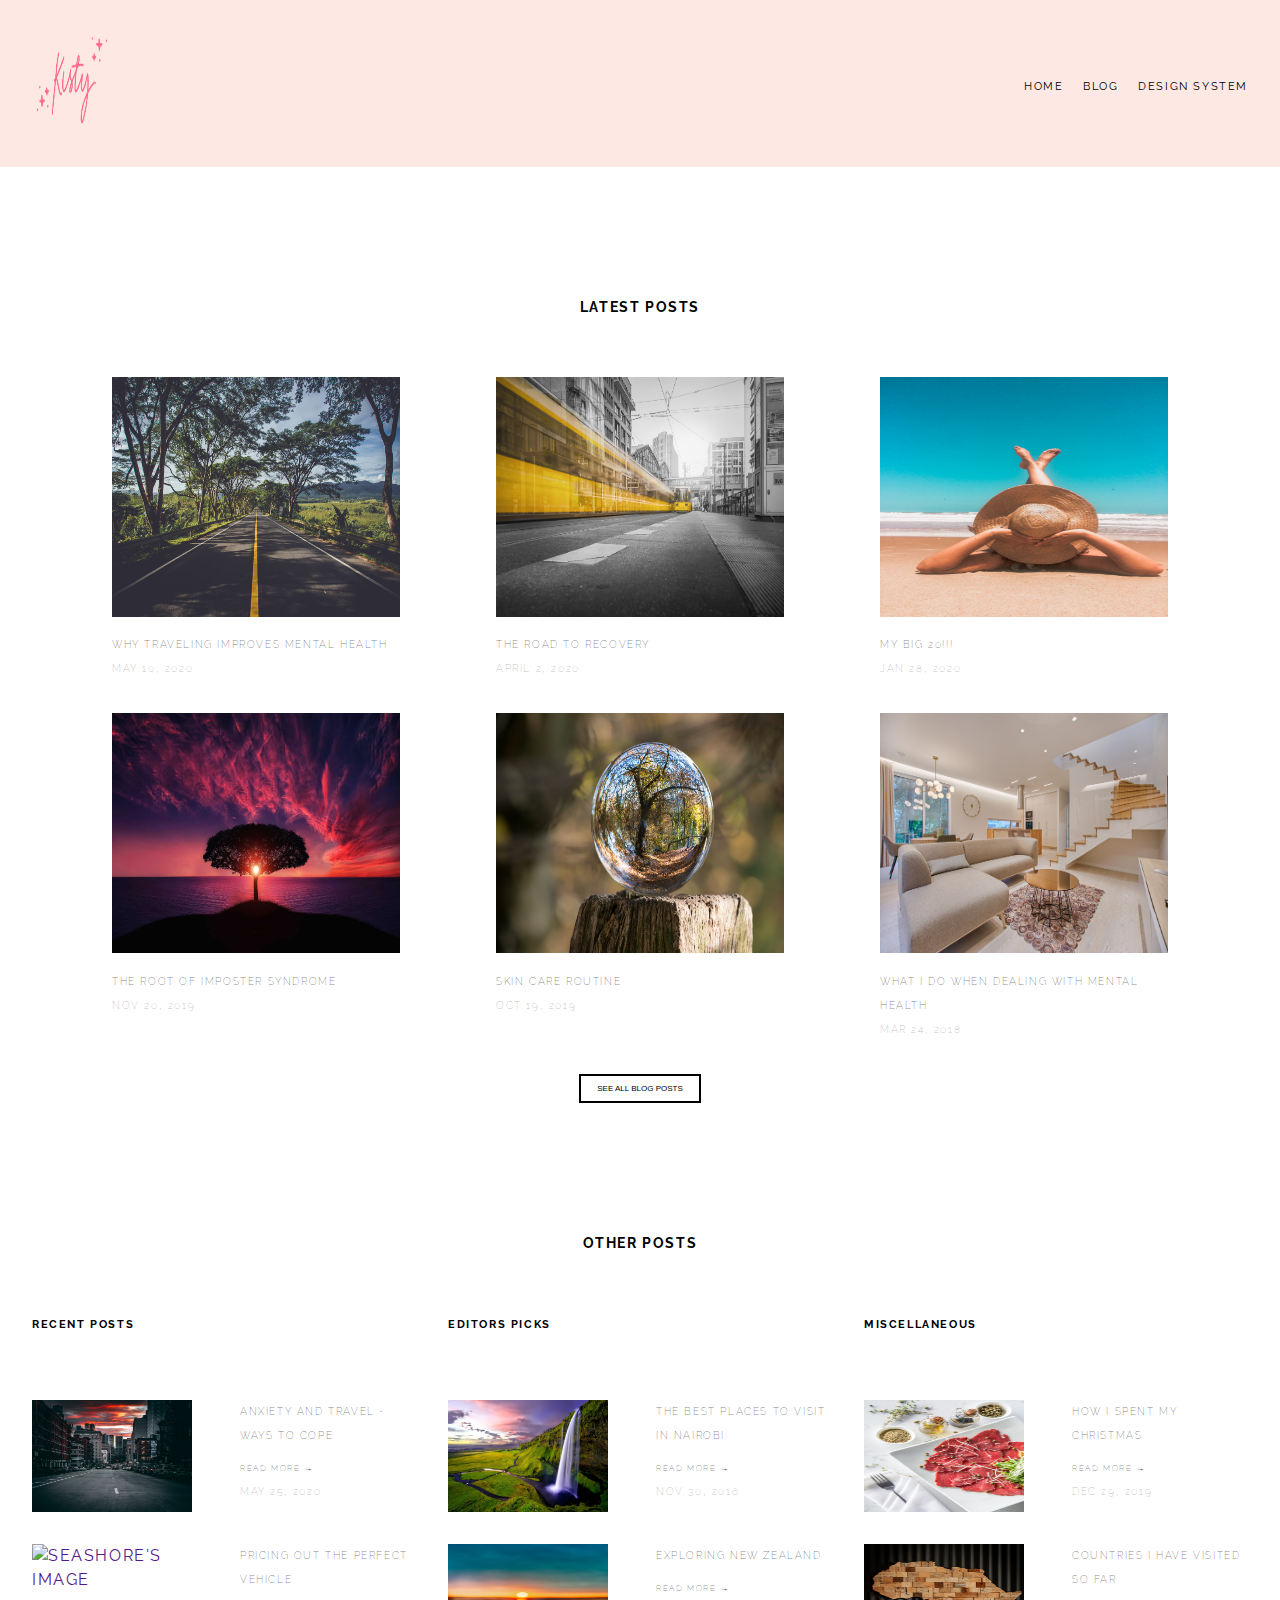
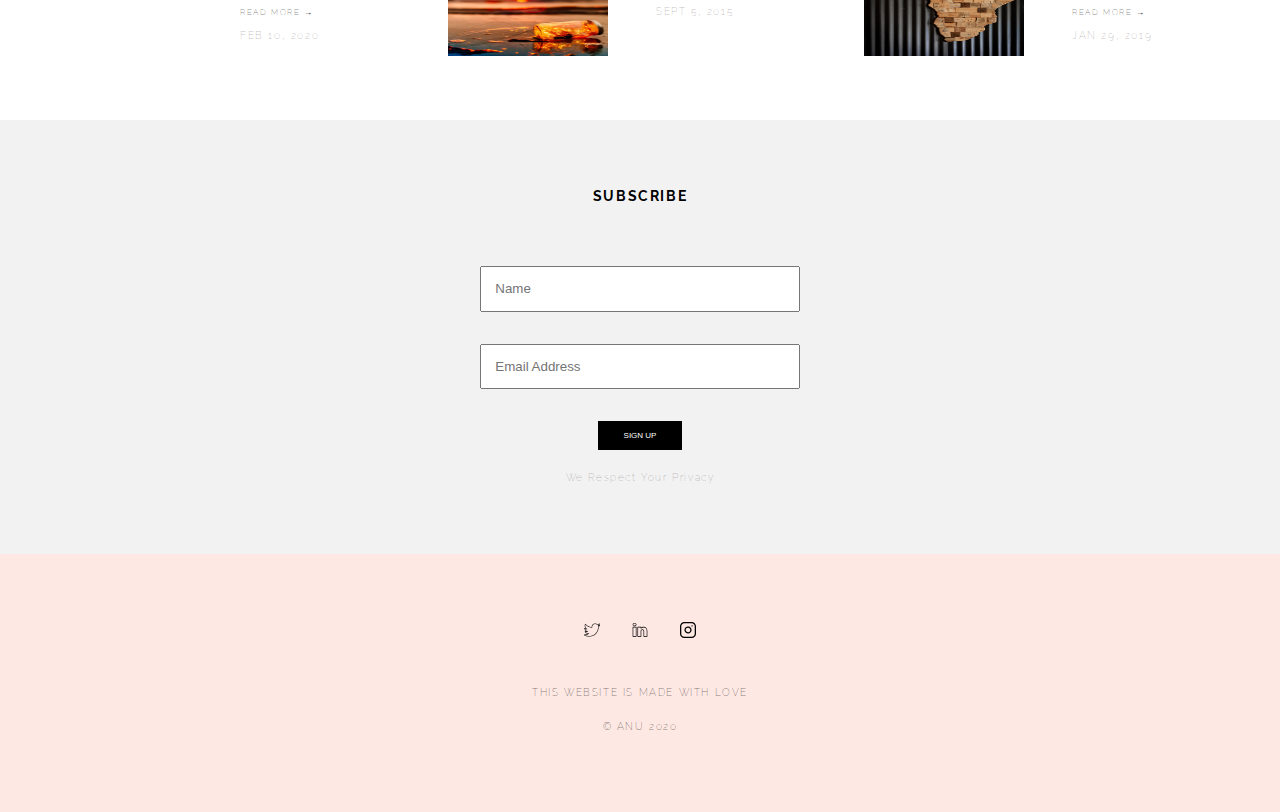
==== commit 844c86ce: "changes to the indentation" ====
--- a/Blog-Homepage/index.html
+++ b/Blog-Homepage/index.html
@@ -11,6 +11,7 @@
     <!-- Container for the home page -->
     <div class="main-container">
 
+
         <!-- Header -->
         <header class="header">
 
@@ -19,6 +20,7 @@
                 <img src="../images/Kisty.png" alt="blog's logo">
             </a>
 
+            
             <!-- Navbar -->
             <nav>
                 <a href="../Blog-Homepage/index.html">Home</a>
@@ -26,6 +28,7 @@
                 <a href="">Design System</a>
             </nav>
         </header>
+
 
         <!-- Latest Posts -->
         <article class="latest-posts">
@@ -67,6 +70,7 @@
             </div>
             
         </article>
+
 
         <!-- Other Posts -->
         <section class="other-posts">
@@ -139,6 +143,7 @@
             </div>
         </section>
 
+
         <!-- Subscribe -->
         <div class="subscribe-section">
             <h2>Subscribe</h2>
@@ -149,6 +154,7 @@
             <button>SIGN UP</button>
             <p style="text-transform: capitalize;">We respect your privacy</p>
         </div>
+
 
         <!-- Footer -->
         <footer>
--- a/Blog-Homepage/home.css
+++ b/Blog-Homepage/home.css
@@ -1,4 +1,4 @@
-@import url('https://fonts.googleapis.com/css2?family=Raleway&display=swap');
+@import url(https://fonts.googleapis.com/css2?family=Raleway&display=swap);
 
 * {
     margin: 0;
@@ -16,7 +16,7 @@
     text-transform: uppercase;
     line-height: 1.5em;
     letter-spacing: 0.1em;
-    font-family: 'Raleway', sans-serif;
+    font-family: "Raleway", sans-serif;
 }
 
 img {
@@ -44,6 +44,7 @@
 button {
     font-size: 0.5em;
 }
+
 
 /* Header */
 .header {
@@ -88,6 +89,7 @@
     width: 100%;
 }
 
+
 /* Latest Posts */
 .latest-posts {
     grid-area: art;
@@ -132,6 +134,7 @@
     text-decoration: underline;
 }
 
+
 /* Other Posts */
 .other-posts {
     grid-area: sec;
@@ -216,6 +219,7 @@
     font-weight: 100;
     font-size: 0.6em;
 }
+
 
 /* Subscribe */
 .subscribe-section {
@@ -253,6 +257,7 @@
     cursor: pointer;
 }
 
+
 /* Footer */
 footer {
     grid-area: ft;
@@ -262,16 +267,15 @@
 }
 
 .social-media-links {
-    display: grid;
+    display: flex;
     justify-content: center;
-    grid-template-columns: repeat(3, 1em);
-    grid-gap: 1.5em;
     margin-bottom: 2em;
 }
 
 .social-media-links img {
     width: 1em;
     height: 1.5em;
+    margin: 0 1em;
 }
 
 footer h4 {
@@ -280,24 +284,24 @@
     font-size: 0.6em;
 }
 
+
 /* Media Queries for medium screens */
 @media (min-width: 501px) and (max-width: 845px) {
-    .latest-posts-grid {
-        grid-template-columns: 1fr 1fr;
-        justify-content: space-between;
-    }
-
-    .other-posts-grid {
-        grid-template-columns: 1fr 1fr;
-    }
-
     img{
         width: 18em;
     }
 
+
+    /* Latest Posts */
     .latest-posts-grid {
         grid-template-columns: repeat(2, 18em);
         justify-content: space-between;
+    }
+
+
+    /* Other Posts */
+    .other-posts-grid {
+        grid-template-columns: 1fr 1fr;
     }
 
     .recent-posts-grid a,
@@ -328,18 +332,23 @@
     }
 }
 
+
 /*  Media Queries for medium screens */
 @media (min-width: 846px) {
     img{
         width: 18em;
     }
 
+
+    /* Latest Posts */
     .latest-posts-grid {
         grid-template-columns: repeat(3, 18em);
         justify-content: space-between;
         padding: 0 5em
     }
 
+
+    /* Other Posts */
     .other-posts-grid {
         grid-template-columns: 1fr 1fr 1fr;
     }
